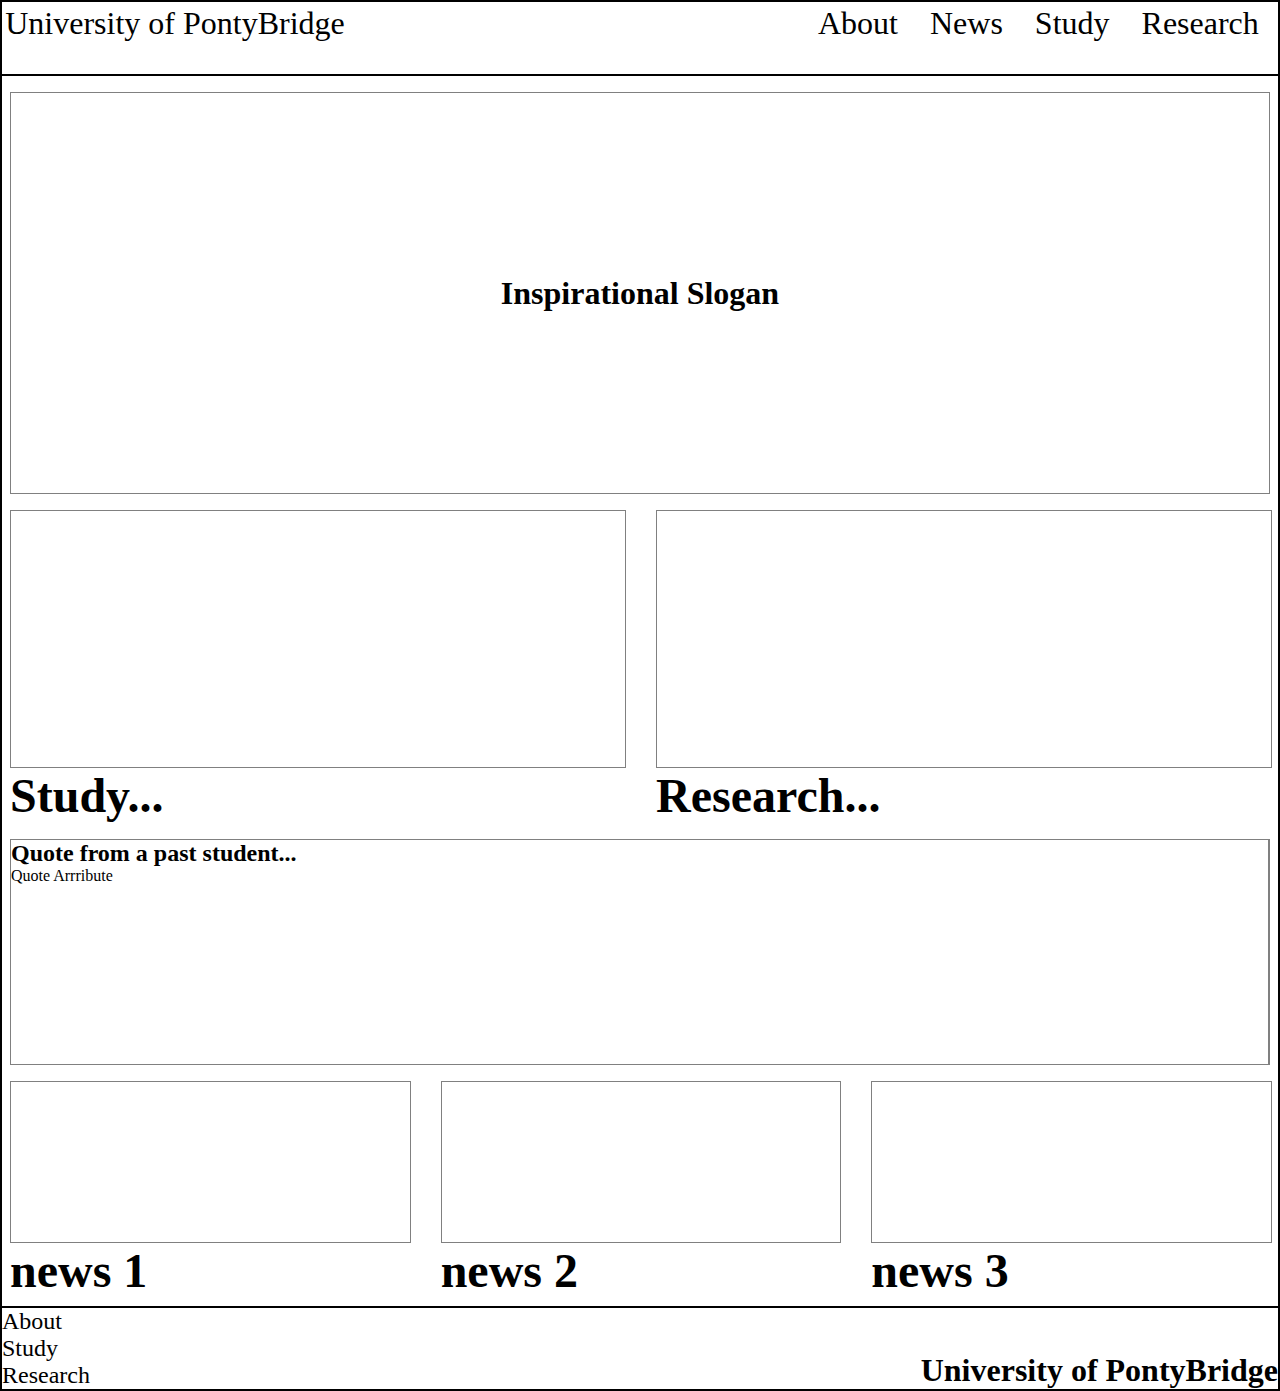
==== src/html/home.html @ 13ab10fe "init version" ====
<!DOCTYPE html>
<html lang="en">
<head>
  <meta charset="UTF-8">
  <meta name="viewport" content="width=device-width, initial-scale=1.0">
  <meta http-equiv="X-UA-Compatible" content="ie=edge">
  <title>Home</title>
  <link rel="stylesheet" href="../css/basic.css">
  <link rel="stylesheet" href="../css/home.css">
</head>
<body>
  <section class="full">
    <header class="border-2">
      <h1 class="nav-title">University of PontyBridge</h1>
      <span id="navbarBuger" class="navbar-burger">
        <span></span>
        <span></span>
        <span></span>
      </span>
      <nav id="topNavbar" class="nav-title">
        <a>About</a>
        <a>News</a>
        <a href="./study.html">Study</a>
        <a href="./research.html">Research</a>
      </nav>
    </header>
    <div class="content border-2-column">
      <div class="row slogan border-1">
        <!-- slogan -->
        <div class="description">
          <strong>Inspirational Slogan</strong>
        </div>
      </div>
      <div class="row link">
        <div class="item">
          <!-- <img src="" alt=""> -->
          <div class="thumbnail border-1"></div>
          <div class="introduce is-1">
            <a href="./study.html">Study...</a>
          </div>
        </div>
        <div class="item">
          <!-- <img src="" alt=""> -->
          <div class="thumbnail border-1"></div>
          <div class="introduce is-1">
            <a href="./research.html">Research...</a>
          </div>
        </div>
      </div>
      <div class="row quote border-1">
        <!-- past student -->
        <article class="arrtibution">
          <h2>Quote from a past student...</h2>
          <p>Quote Arrribute</p>
        </article>
        <div class="thumbnail"></div>
      </div>
      <div class="row news">
        <div class="item">
          <div class="thumbnail border-1"></div>
          <article class="introduce is-1">news 1</article>
        </div>
        <div class="item">
          <div class="thumbnail border-1"></div>
          <article class="introduce is-1">news 2</article>
        </div>
        <div class="item">
          <div class="thumbnail border-1"></div>
          <article class="introduce is-1">news 3</article>
        </div>
      </div>
    </div>
    <footer class="border-2">
      <nav class="navbar">
        <a class="is-3">About</a>
        <a href="./study.html" class="is-3">Study</a>
        <a href="./research.html" class="is-3">Research</a>
      </nav>
      <h1 class="name">University of PontyBridge</h1>
    </footer>
  </section>

  <script src="../js/home.js"></script>
</body>
</html>
---- src/css/basic.css ----
@import url('./components/_font.css');

* {
  margin: 0;
  padding: 0;
}

a {
  color: black;
  text-decoration: none;
}

section[class="full"] {
  display: flex;
  min-height: 100vh;
  flex-direction: column;
}

section[class="full"] > .content {
  flex: 1;
  display: flex;
  flex-direction: column;
  padding: 1rem 0.5rem 0.5rem;
}


.border-2 {
  border: 2px solid black;
}

.border-1 {
  border: 1px solid gray;
}

.border-2-column {
  border-left: 2px solid black;
  border-right: 2px solid black;
}
---- src/css/home.css ----
@import url('./components/_header.css');
@import url('./components/_footer.css');

section .content .row {
  display: flex;
  flex-wrap: wrap;
  margin-bottom: 1rem;
}

section .content .row:last-child {
  margin-bottom: 0;
}

section .content .slogan {
  min-height: 25rem;
  position: relative;
}

section .content .slogan .description {
  width: 100%;
  height: 100%;
  display: flex;
  font-size: 2rem;
  position: absolute;
  align-items: center;
  justify-content: center;
}
/* slogan end */
section .content .link {
  justify-content: space-between;
}

section .content .link .item {
  flex: 1;
}

section .content .link .item:first-child {
  margin-right: 2rem;
}

section .content .link .item .thumbnail {
  width: 100%;
  height: 16rem;
}

section .content .link .item {
  width: 100%;
}
/* link end */

section .content .quote {
  display: flex;
  height: 14rem;
}

section .content .quote .arrtibution {
  flex: 1;
}

section .content .quote .thumbnail {
  height: 100%;
  border-left: 1px solid gray;
}
/* quote end */

section .content .news .item {
  flex: 1;
}

section .content .news .item:nth-child(2n + 2) {
  margin: 0 2rem;
}

section .content .news .item .thumbnail {
  width: 100%;
  height: 10rem;
}

/* content end */
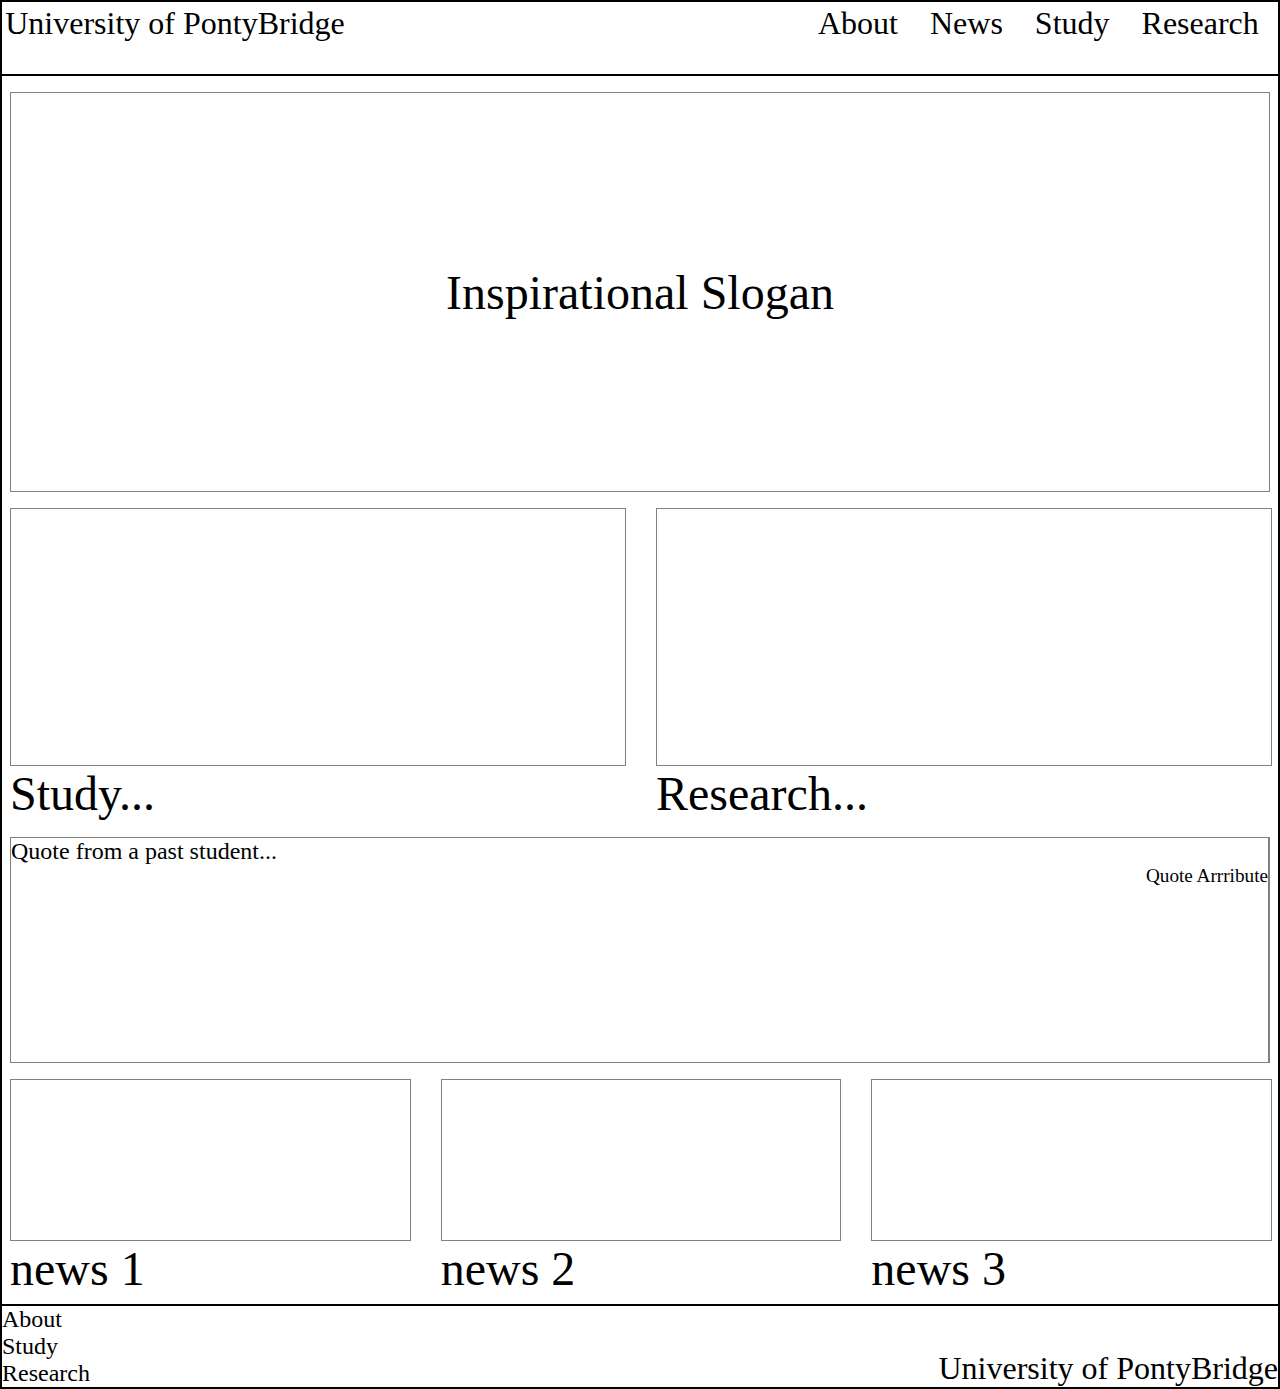
==== commit b64530e7: "Implement the mobile" ====
--- a/src/html/home.html
+++ b/src/html/home.html
@@ -25,11 +25,11 @@
       </nav>
     </header>
     <div class="content border-2-column">
-      <div class="row slogan border-1">
+      <div class="row slogan">
         <!-- slogan -->
-        <div class="description">
-          <strong>Inspirational Slogan</strong>
+        <div class="description border-1">
         </div>
+        <strong class="slogan-content is-1">Inspirational Slogan</strong>
       </div>
       <div class="row link">
         <div class="item">
@@ -47,11 +47,11 @@
           </div>
         </div>
       </div>
-      <div class="row quote border-1">
+      <div class="row quote">
         <!-- past student -->
         <article class="arrtibution">
           <h2>Quote from a past student...</h2>
-          <p>Quote Arrribute</p>
+          <p class="font-to-right is-4">Quote Arrribute</p>
         </article>
         <div class="thumbnail"></div>
       </div>
@@ -80,6 +80,6 @@
     </footer>
   </section>
 
-  <script src="../js/home.js"></script>
+  <script src="../js/basic.js"></script>
 </body>
 </html>--- a/src/css/basic.css
+++ b/src/css/basic.css
@@ -3,6 +3,16 @@
 * {
   margin: 0;
   padding: 0;
+}
+
+h1,
+h2,
+h3,
+h4,
+h5,
+h6,
+strong {
+  font-weight: 100;
 }
 
 a {
--- a/src/css/home.css
+++ b/src/css/home.css
@@ -17,14 +17,16 @@
 }
 
 section .content .slogan .description {
-  width: 100%;
-  height: 100%;
-  display: flex;
-  font-size: 2rem;
+  flex: 1;
+}
+
+section .content .slogan .slogan-content {
+  top: 50%;
+  left: 50%;
   position: absolute;
-  align-items: center;
-  justify-content: center;
+  transform: translate(-50%, -50%);
 }
+
 /* slogan end */
 section .content .link {
   justify-content: space-between;
@@ -51,6 +53,7 @@
 section .content .quote {
   display: flex;
   height: 14rem;
+  border: 1px solid gray;
 }
 
 section .content .quote .arrtibution {
@@ -76,4 +79,31 @@
   height: 10rem;
 }
 
-/* content end */+/* content end */
+
+/* responsive */
+@media screen and (max-width: 768px) {
+  section .content .row {
+    flex-direction: column;
+  }
+
+  section .content .news .item:nth-child(2n + 2) {
+    margin: 0;
+  }
+
+  section .content .slogan .slogan-content {
+    top: 0;
+    left: 0;
+    transform: none;
+    position: inherit;
+  }
+
+  section .content .quote {
+    border: none;
+    font-size: 2rem;
+  }
+
+  section .content .quote .thumbnail {
+    display: none;
+  }
+}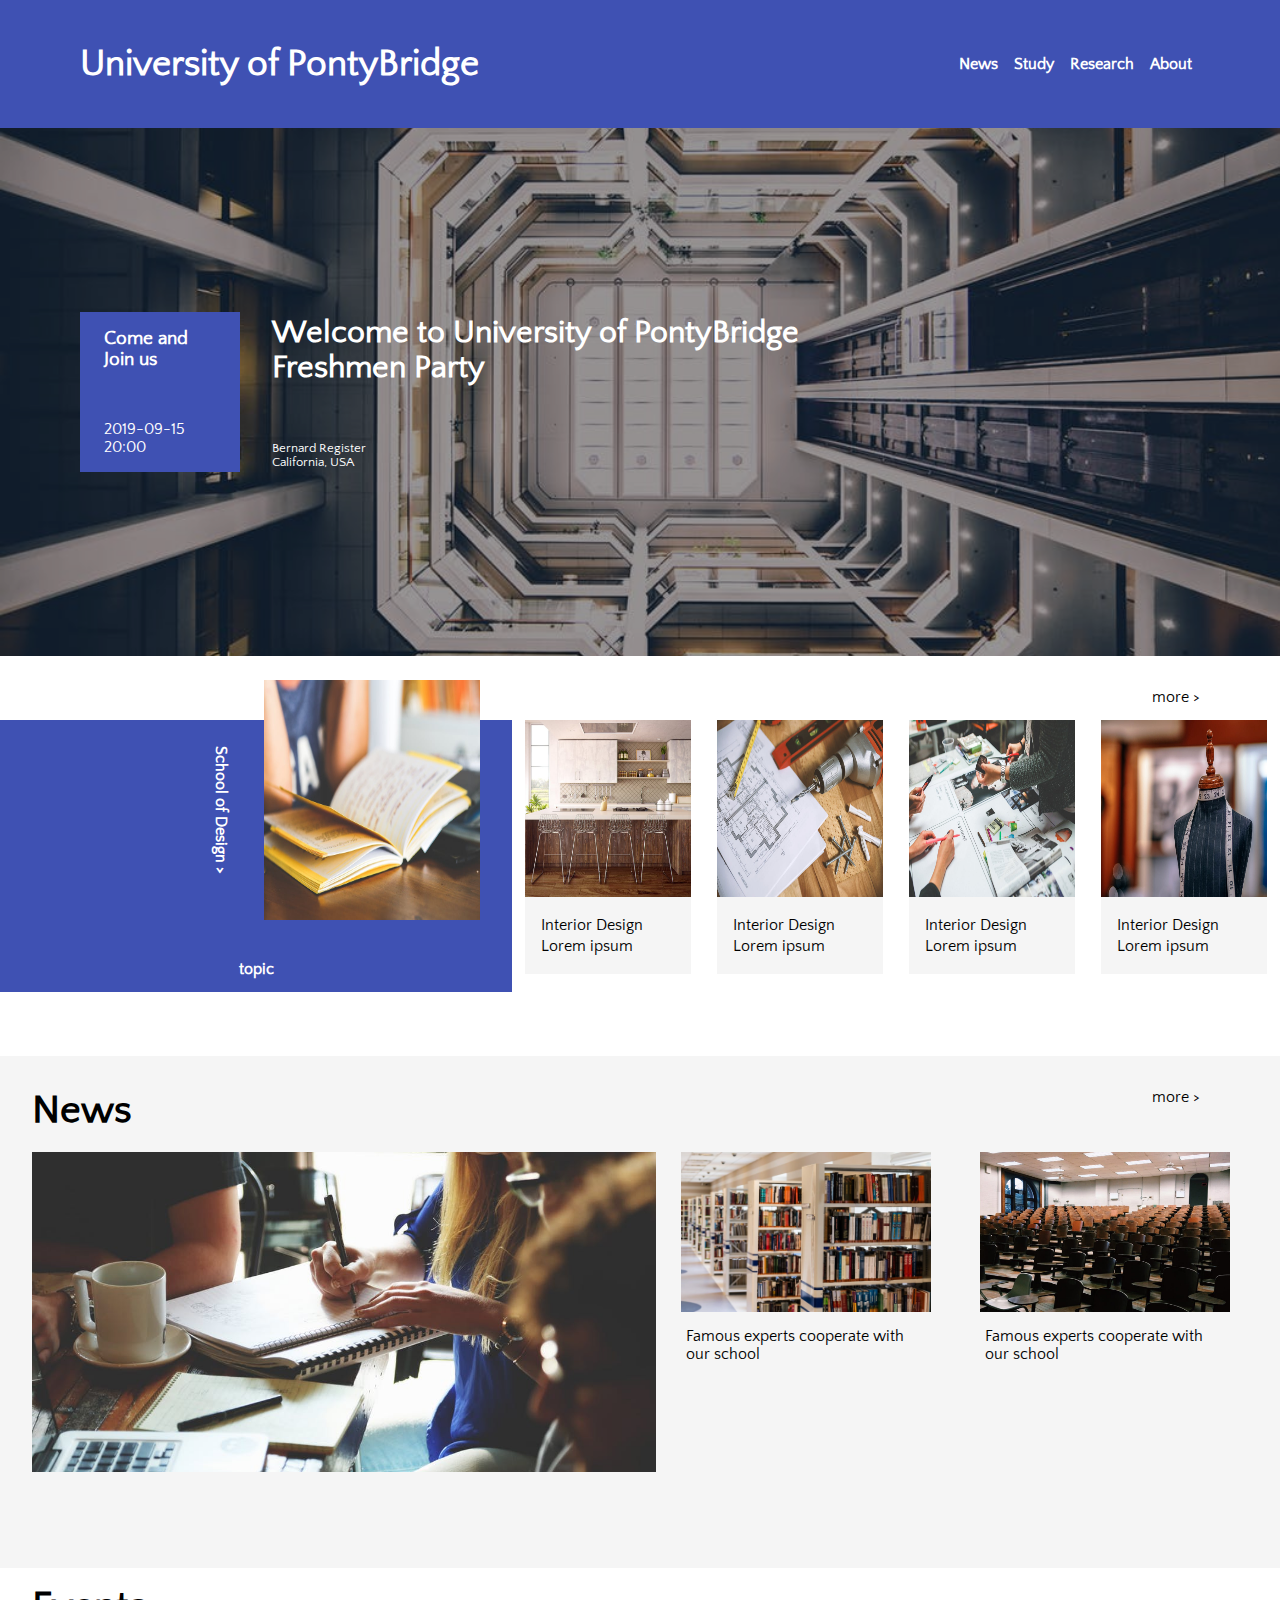
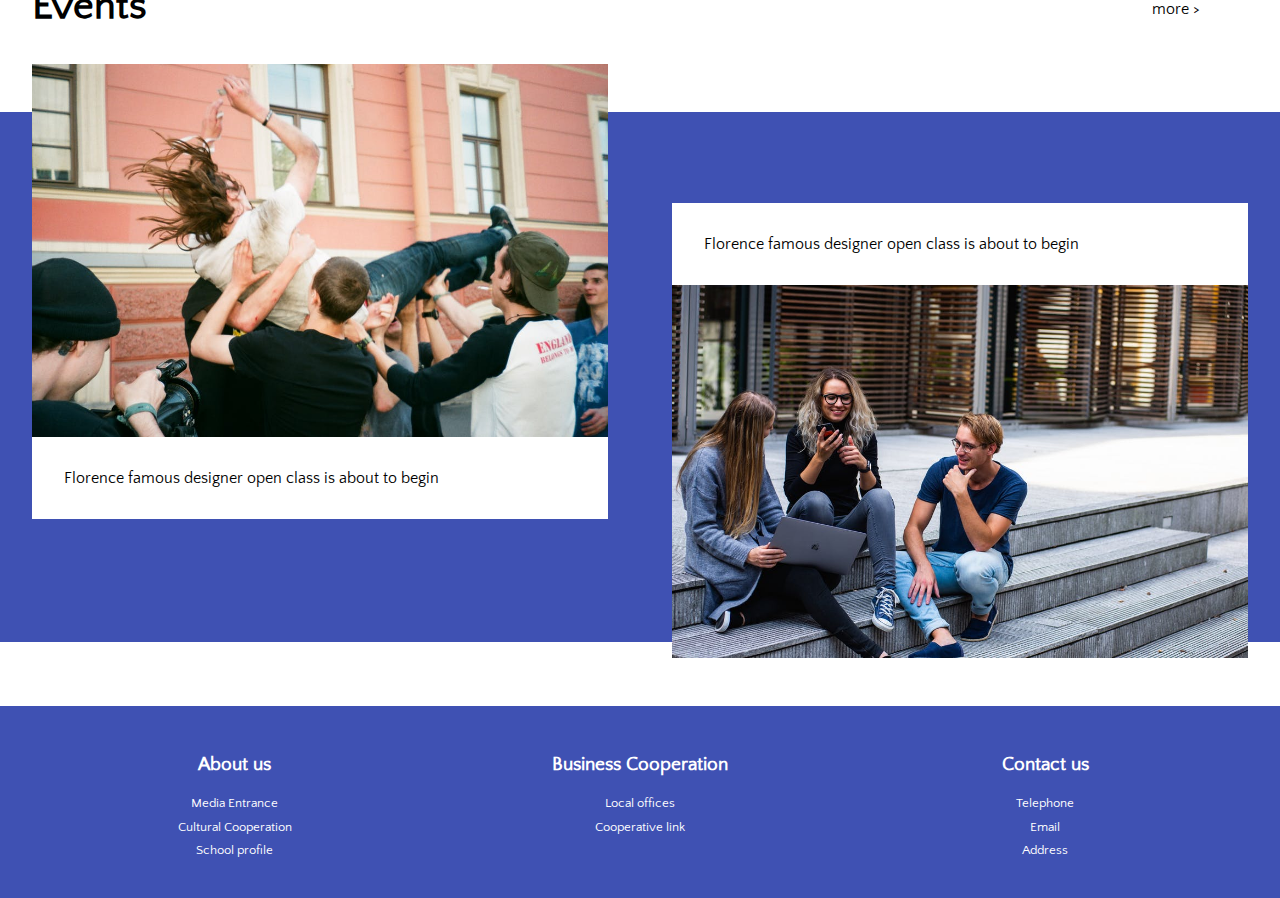
==== commit e8ebb752: "Finish all" ====
--- a/src/html/home.html
+++ b/src/html/home.html
@@ -10,76 +10,134 @@
 </head>
 <body>
   <section class="full">
-    <header class="border-2">
-      <h1 class="nav-title">University of PontyBridge</h1>
-      <span id="navbarBuger" class="navbar-burger">
-        <span></span>
-        <span></span>
-        <span></span>
-      </span>
-      <nav id="topNavbar" class="nav-title">
-        <a>About</a>
-        <a>News</a>
-        <a href="./study.html">Study</a>
-        <a href="./research.html">Research</a>
-      </nav>
+    <header>
+      <div class="top container">
+        <h1 class="name is-1 is-crude">
+          <a href="./home.html">University of PontyBridge</a>
+        </h1>
+        <span id="navbarBurger" class="navbar-burger">
+          <span></span>
+          <span></span>
+          <span></span>
+        </span>
+        <nav id="navbar" class="navbar">
+          <a>News</a>
+          <a href="./study.html">Study</a>
+          <a href="./research.html">Research</a>
+          <a>About</a>
+        </nav>
+      </div>
+      <div class="bottom mask container">
+        <div class="news-time">
+          <p class="is-crude">
+            Come and Join us
+          </p>
+          <p class="time">
+            2019-09-15 20:00
+          </p>
+        </div>
+        <div class="news-content">
+          <p>Welcome to University of PontyBridge Freshmen Party</p>
+          <h5>
+            <p>Bernard Register</p>
+            <p>California, USA</p>
+          </h5>
+        </div>
+      </div>
     </header>
-    <div class="content border-2-column">
-      <div class="row slogan">
-        <!-- slogan -->
-        <div class="description border-1">
+
+    <div class="content">
+      <div class="row school">
+        <div class="menu">
+          <div class="main">
+            <span class="is-crude">School of Design ></span>
+            <img src="../../assets/images/working-girl.jpg" alt="school">
+          </div>
+          <div class="topic is-crude">topic</div>
         </div>
-        <strong class="slogan-content is-1">Inspirational Slogan</strong>
+
+        <div class="item">
+          <img src="../../assets/images/home-school-1.jpeg" alt="school">
+          <span>
+            <h4 class="title">Interior Design</h4>
+            <p class="description">Lorem ipsum</p>
+          </span>
+        </div>
+
+        <div class="item">
+          <img src="../../assets/images/home-school-2.jpeg" alt="school">
+          <span>
+            <h4 class="title">Interior Design</h4>
+            <p class="description">Lorem ipsum</p>
+          </span>
+        </div>
+
+        <div class="item">
+          <img src="../../assets/images/home-school-3.jpg" alt="school">
+          <span>
+            <h4 class="title">Interior Design</h4>
+            <p class="description">Lorem ipsum</p>
+          </span>
+        </div>
+
+        <div class="item">
+          <img src="../../assets/images/home-school-4.jpeg" alt="school">
+          <span>
+            <h4 class="title">Interior Design</h4>
+            <p class="description">Lorem ipsum</p>
+          </span>
+        </div>
       </div>
-      <div class="row link">
+
+      <div class="row news">
+        <div class="introduce"></div>
         <div class="item">
-          <!-- <img src="" alt=""> -->
-          <div class="thumbnail border-1"></div>
-          <div class="introduce is-1">
-            <a href="./study.html">Study...</a>
+          <img src="../../assets/images/news-2.jpeg" alt="news">
+          <p>Famous experts cooperate with our school</p>
+        </div>
+
+        <div class="item">
+          <img src="../../assets/images/news-3.jpeg" alt="news">
+          <p>Famous experts cooperate with our school</p>
+        </div>
+      </div>
+
+      <div class="row event">
+        <div class="inner">
+          <div class="item item-left">
+            <img src="../../assets/images/event-1.jpeg" alt="event">
+            <span>Florence famous designer open class is about to begin</span>
           </div>
-        </div>
-        <div class="item">
-          <!-- <img src="" alt=""> -->
-          <div class="thumbnail border-1"></div>
-          <div class="introduce is-1">
-            <a href="./research.html">Research...</a>
+          <div class="item item-right">
+            <img src="../../assets/images/event-2.jpeg" alt="event">
+            <span>Florence famous designer open class is about to begin</span>
           </div>
         </div>
       </div>
-      <div class="row quote">
-        <!-- past student -->
-        <article class="arrtibution">
-          <h2>Quote from a past student...</h2>
-          <p class="font-to-right is-4">Quote Arrribute</p>
-        </article>
-        <div class="thumbnail"></div>
+    </div>
+
+    <footer>
+      <div class="item">
+        <span class="title is-crude">About us</span>
+        <span>Media Entrance</span>
+        <span>Cultural Cooperation</span>
+        <span>School profile</span>
       </div>
-      <div class="row news">
-        <div class="item">
-          <div class="thumbnail border-1"></div>
-          <article class="introduce is-1">news 1</article>
-        </div>
-        <div class="item">
-          <div class="thumbnail border-1"></div>
-          <article class="introduce is-1">news 2</article>
-        </div>
-        <div class="item">
-          <div class="thumbnail border-1"></div>
-          <article class="introduce is-1">news 3</article>
-        </div>
+
+      <div class="item">
+        <span class="title is-crude">Business Cooperation</span>
+        <span>Local offices</span>
+        <span>Cooperative link</span>
       </div>
-    </div>
-    <footer class="border-2">
-      <nav class="navbar">
-        <a class="is-3">About</a>
-        <a href="./study.html" class="is-3">Study</a>
-        <a href="./research.html" class="is-3">Research</a>
-      </nav>
-      <h1 class="name">University of PontyBridge</h1>
+
+      <div class="item">
+        <span class="title is-crude">Contact us</span>
+        <span>Telephone</span>
+        <span>Email</span>
+        <span>Address</span>
+      </div>
     </footer>
   </section>
-
   <script src="../js/basic.js"></script>
 </body>
 </html>--- a/src/css/basic.css
+++ b/src/css/basic.css
@@ -1,8 +1,12 @@
 @import url('./components/_font.css');
+@import url('./components/_header.css');
+@import url('./components/_layout.css');
+@import url('./components/_footer.css');
 
 * {
   margin: 0;
   padding: 0;
+  box-sizing: border-box;
 }
 
 h1,
@@ -15,9 +19,38 @@
   font-weight: 100;
 }
 
+div {
+  display: flex;
+}
+
 a {
   color: black;
   text-decoration: none;
+}
+
+.mask {
+  position: relative;
+}
+
+.mask::after {
+  content: ' ';
+  top: 0;
+  left: 0;
+  width: 100%;
+  height: 100%;
+  opacity: 0.4;
+  display: block;
+  position: absolute;
+  background: black;
+}
+
+@font-face {
+  font-family: bodyFont;
+  src: url('../../assets/ttf/QuattrocentoSans-Regular.ttf')
+}
+
+body > section {
+  font-family: bodyFont;
 }
 
 section[class="full"] {
@@ -30,20 +63,14 @@
   flex: 1;
   display: flex;
   flex-direction: column;
-  padding: 1rem 0.5rem 0.5rem;
 }
 
 
 .border-2 {
-  border: 2px solid black;
+  border: 2px solid #791B99;
 }
 
 .border-1 {
   border: 1px solid gray;
 }
 
-.border-2-column {
-  border-left: 2px solid black;
-  border-right: 2px solid black;
-}
-
--- a/src/css/home.css
+++ b/src/css/home.css
@@ -1,109 +1,292 @@
-@import url('./components/_header.css');
-@import url('./components/_footer.css');
+@keyframes study-img-to-short {
+  to {height: 45%;}
+}
 
 section .content .row {
+  flex: 1;
+  min-height: 17rem;
+  position: relative;
+  margin-bottom: 4rem;
+}
+
+section .content .row::before {
+  top: -2rem;
+  right: 5rem;
+  content: 'more >';
+  position: absolute;
+}
+
+section .content .row:first-child {
+  margin-top: 4rem;
+}
+
+section .content .school .menu {
   display: flex;
-  flex-wrap: wrap;
-  margin-bottom: 1rem;
-}
-
-section .content .row:last-child {
-  margin-bottom: 0;
-}
-
-section .content .slogan {
+  flex-direction: column;
+}
+
+section .content .school .menu .main {
+  padding-right: 2rem;
+  justify-content: flex-end;
+}
+
+section .content .school .menu .main > span {
+  height: 20px;
+  color: #fff;
+  transform: rotate(90deg) translate(80px, -20px);
+}
+
+section .content .school .menu .main > img {
+  width: 45%;
+  height: 240px;
+  top: -40px;
+  position: relative;
+}
+
+section .content .school .menu {
+  width: 40%;
+  background: #3f51b3;
+}
+
+section .content .school .menu .topic {
+  color: #fff;
+  justify-content: center;
+}
+
+section .content .school .item {
+  width: 13%;
+  margin: 0 1%;
+  display: flex;
+  cursor: pointer;
+  flex-direction: column;
+}
+
+section .content .school .item:hover {
+  border-radius: 3px;
+  box-shadow: 0 0 15px black;
+}
+
+section .content .school .item:hover > img {
+  animation: study-img-to-short 0.5s forwards;
+}
+
+section .content .school .item:hover > span {
+  background: #fff;
+}
+
+
+section .content .school .item > img {
+  width: 100%;
+  height: 65%;
+}
+
+section .content .school .item > span {
+  background: #f5f5f5;
+  padding: 1.2rem 1rem;
+}
+
+section .content .school .item .title {
+  margin-bottom: 0.2rem;
+}
+
+section .content .news {
+  padding-left:2rem;
+  background: #f5f5f5;
+}
+
+section .content .news::after {
+  content: 'News';
+  font-weight: bold;
+  font-size: 2.5rem;
+}
+
+section .content .news::before,
+section .content .news::after{
+  top: 2rem;
+  position: absolute;
+}
+
+section .content .news .introduce {
+  width: 50%;
+  margin: 6rem 0;
+  height: 20rem;
+  background: url('../../assets/images/news-1.jpg') center;
+  background-size: cover;
+}
+
+section .content .news .item {
+  width: 20%;
+  margin: 0 2%;
+  cursor: pointer;
+  padding-top: 6rem;
+  flex-direction: column;
+}
+
+section .content .news .item:hover {
+  background: linear-gradient(#3f51b3, #f5f5f5);
+}
+
+section .content .news .item > img {
+  width: 100%;
+  height: 10rem;
+  margin-bottom: 10px;
+}
+
+section .content .news .item > p {
+  padding: 5px;
+}
+
+section .content .event {
+  padding: 5rem 0 0 0;
   min-height: 25rem;
+}
+
+section .content .event::after{
+  top: -3rem;
+  left: 2rem;
+  content: 'Events';
+  font-weight: bold;
+  font-size: 2.5rem;
+  position: absolute;
+}
+
+section .content .event .inner {
+  width: 100%;
+  background: #3f51b3;
+}
+
+section .content .event .inner .item {
+  flex: 1;
+  display: flex;
+  cursor: pointer;
   position: relative;
-}
-
-section .content .slogan .description {
-  flex: 1;
-}
-
-section .content .slogan .slogan-content {
-  top: 50%;
-  left: 50%;
-  position: absolute;
-  transform: translate(-50%, -50%);
-}
-
-/* slogan end */
-section .content .link {
-  justify-content: space-between;
-}
-
-section .content .link .item {
-  flex: 1;
-}
-
-section .content .link .item:first-child {
-  margin-right: 2rem;
-}
-
-section .content .link .item .thumbnail {
-  width: 100%;
-  height: 16rem;
-}
-
-section .content .link .item {
-  width: 100%;
-}
-/* link end */
-
-section .content .quote {
-  display: flex;
-  height: 14rem;
-  border: 1px solid gray;
-}
-
-section .content .quote .arrtibution {
-  flex: 1;
-}
-
-section .content .quote .thumbnail {
-  height: 100%;
-  border-left: 1px solid gray;
-}
-/* quote end */
-
-section .content .news .item {
-  flex: 1;
-}
-
-section .content .news .item:nth-child(2n + 2) {
-  margin: 0 2rem;
-}
-
-section .content .news .item .thumbnail {
-  width: 100%;
-  height: 10rem;
-}
-
-/* content end */
-
-/* responsive */
+  padding: 2rem 2rem;
+  flex-direction: column;
+}
+
+section .content .event .inner .item-left {
+  top: -5rem;
+}
+
+section .content .event .inner .item-right {
+  top: 3rem;
+  flex-direction: column-reverse;
+}
+
+section .content .event .inner .item > img {
+  width: 100%;
+  height: 80%;
+}
+
+section .content .event .inner .item > span {
+  padding: 2rem;
+  background: #fff;
+}
+
 @media screen and (max-width: 768px) {
+  @keyframes study-img-to-short {
+    to {height: 55%;}
+  }
+
+  section .content .school .menu {
+    display: none;
+  }
+
+  section .content .school .item {
+    flex: 1;
+    margin: 0 10px;
+    box-shadow: 0 0 12px #636060;
+  }
+
+  section .content .school .item:last-child {
+    display: none;
+  }
+
+  section .content .school .item > span {
+    background: #fff;
+    padding: 0.2rem 0.2rem;
+  }
+
   section .content .row {
-    flex-direction: column;
-  }
-
-  section .content .news .item:nth-child(2n + 2) {
-    margin: 0;
-  }
-
-  section .content .slogan .slogan-content {
+    font-size: 0.8rem;
+    min-height: 10rem;
+    margin-bottom: 1rem;
+  }
+
+  section .content .row::before {
+    right: 2rem;
+  }
+
+  section .content .school::after {
+    content: 'Study';
+    top: -2.5rem;
+  }
+
+  section .content .row::after {
+    left: 10px;
+    font-weight: bold;
+    font-size: 1.2rem;
+    position: absolute;
+  }
+
+  section .content .news .introduce {
+    display: none
+  }
+
+  section .content .news {
+    padding: 0;
+    padding-bottom: 3rem;
+  }
+
+  section .content .news .item {
+    padding-top: 0;
+    margin-top: 4rem;
+    box-shadow: 0 0 15px #8a8686;
+  }
+
+  section .content .news .item > img {
+    height: 6rem;
+  }
+
+  section .content .news .item:hover {
+    background: inherit;
+  }
+
+  section .content .event::before,
+  section .content .event::after {
+    top: 0;
+  }
+
+  section .content .news .item {
+    flex: 1;
+  }
+
+  section .content .event {
+    padding-top: 3rem;
+  margin-bottom: 2rem;
+  }
+
+  section .content .event .inner {
+    background: #fff;
+  }
+
+  section .content .event .inner .item{
     top: 0;
     left: 0;
-    transform: none;
-    position: inherit;
-  }
-
-  section .content .quote {
-    border: none;
-    font-size: 2rem;
-  }
-
-  section .content .quote .thumbnail {
-    display: none;
+    padding: 0;
+    margin: 0 10px;
+    box-shadow: 0 0 10px #8a8686;
+  }
+
+  section .content .event .inner .item-right {
+    flex-direction: column;
+  }
+
+  section .content .event .inner .item > img {
+    height: 50%;
+  }
+
+  section .content .event .inner .item > span {
+    padding: 1rem 0.5rem 0.2rem;
   }
 }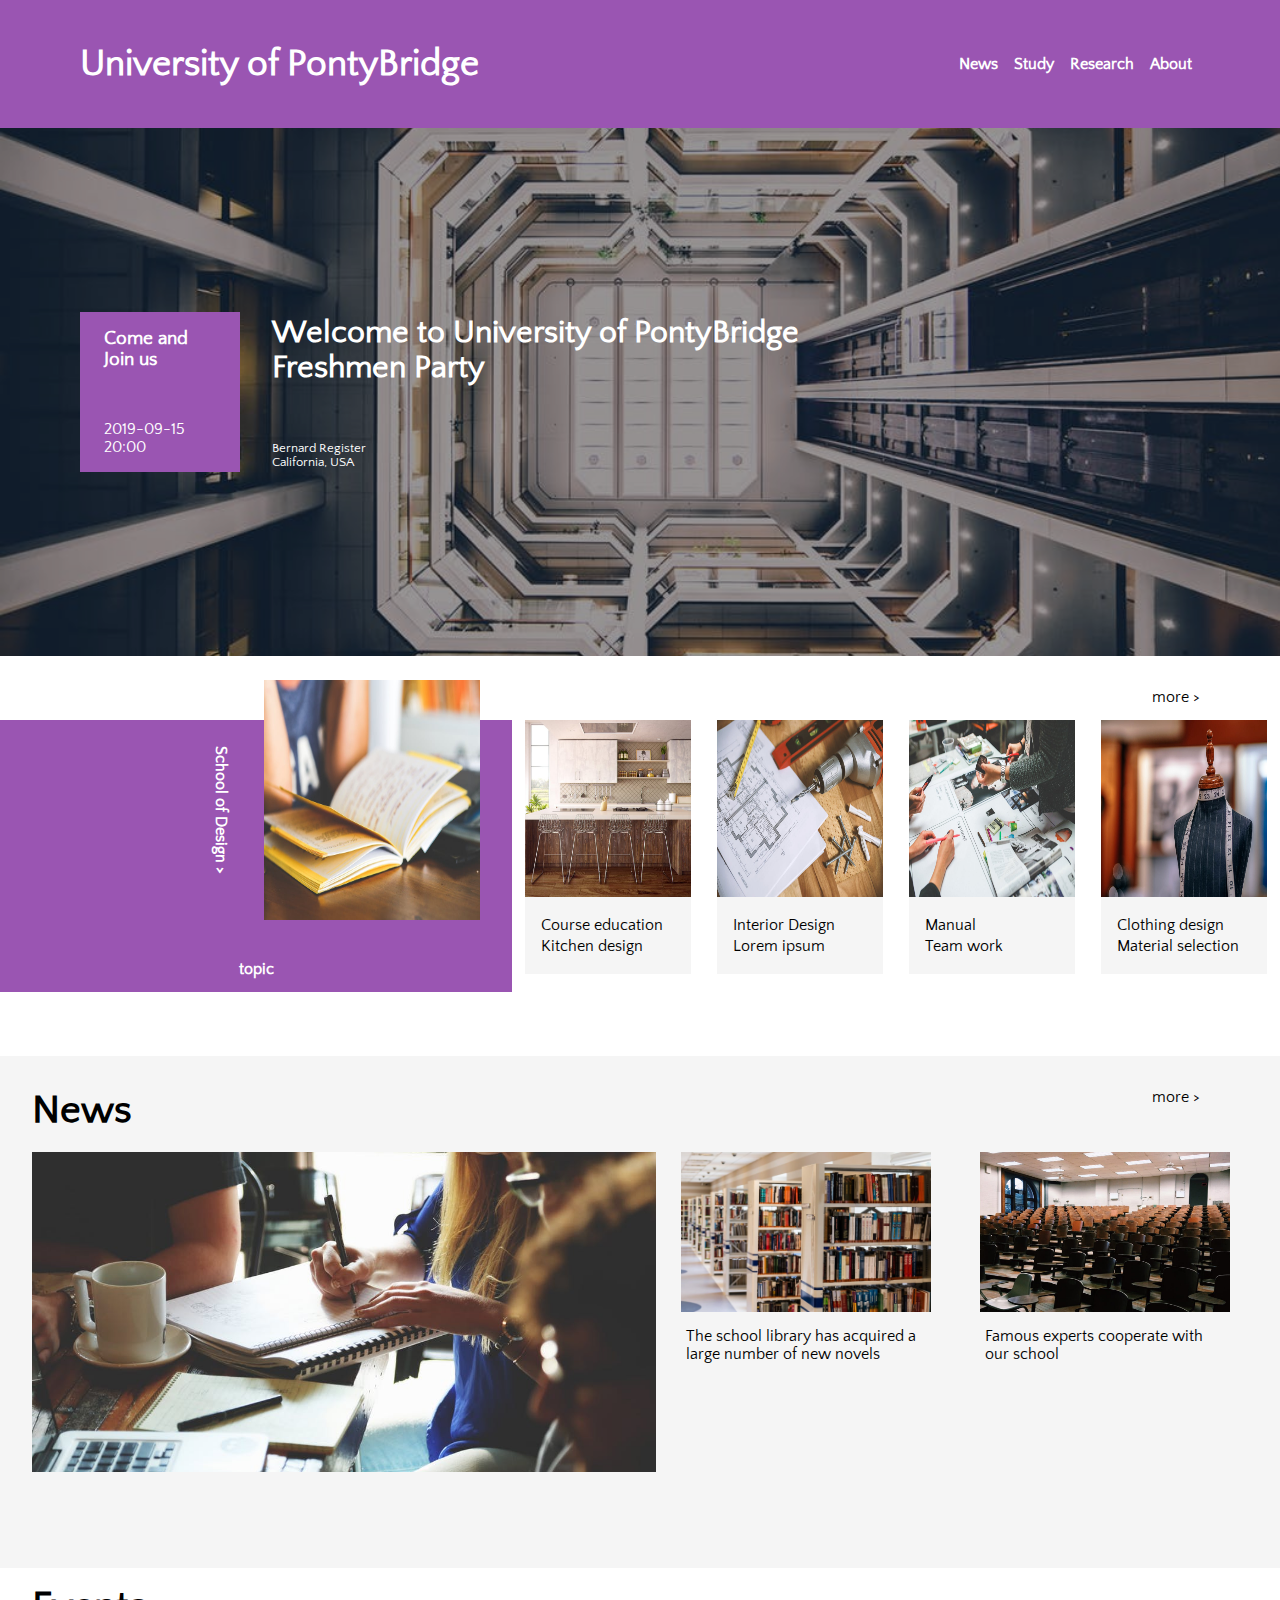
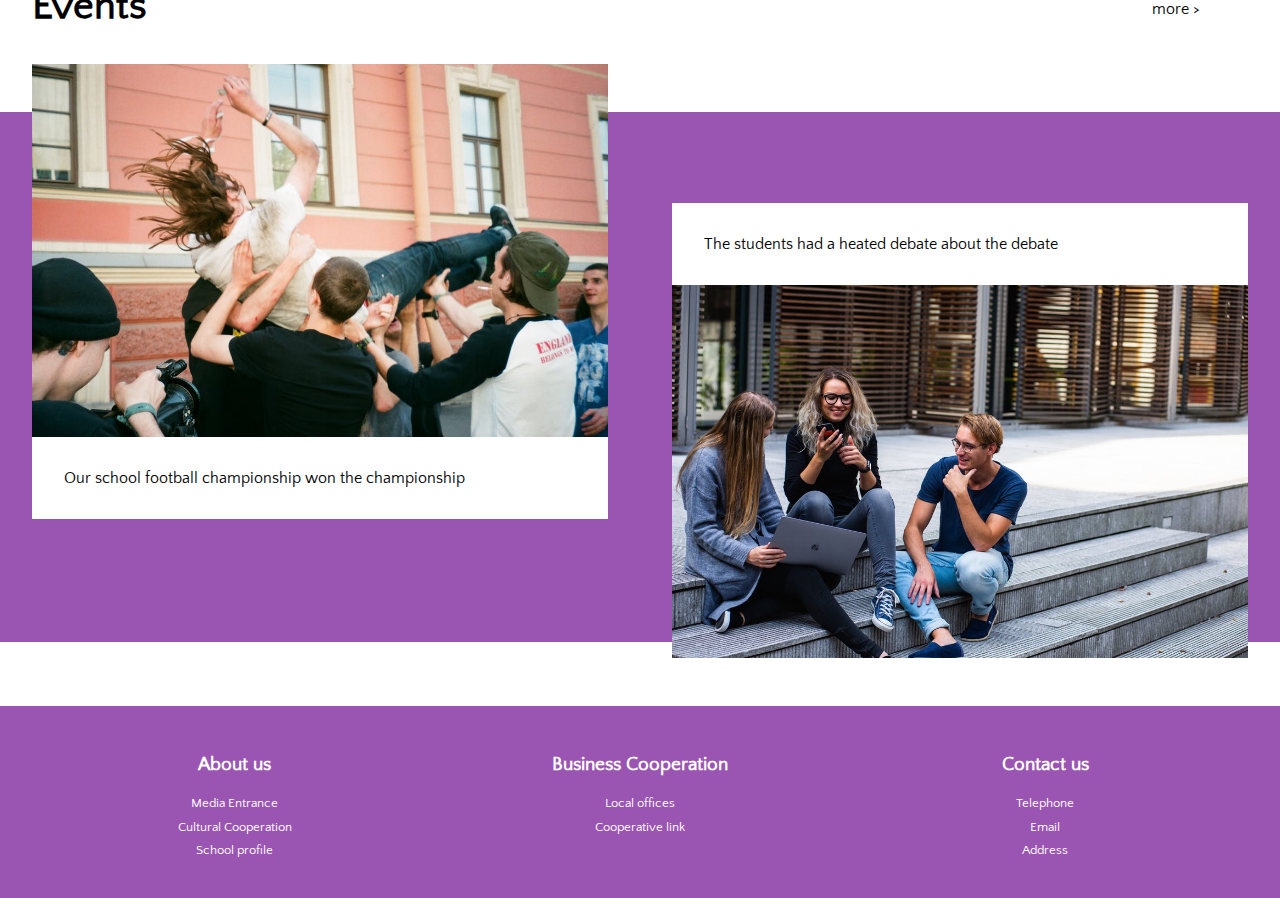
==== commit 9b6ab599: "Modify the content" ====
--- a/src/html/home.html
+++ b/src/html/home.html
@@ -59,8 +59,8 @@
         <div class="item">
           <img src="../../assets/images/home-school-1.jpeg" alt="school">
           <span>
-            <h4 class="title">Interior Design</h4>
-            <p class="description">Lorem ipsum</p>
+            <h4 class="title">Course education</h4>
+            <p class="description">Kitchen design</p>
           </span>
         </div>
 
@@ -75,16 +75,16 @@
         <div class="item">
           <img src="../../assets/images/home-school-3.jpg" alt="school">
           <span>
-            <h4 class="title">Interior Design</h4>
-            <p class="description">Lorem ipsum</p>
+            <h4 class="title">Manual</h4>
+            <p class="description">Team work</p>
           </span>
         </div>
 
         <div class="item">
           <img src="../../assets/images/home-school-4.jpeg" alt="school">
           <span>
-            <h4 class="title">Interior Design</h4>
-            <p class="description">Lorem ipsum</p>
+            <h4 class="title">Clothing design</h4>
+            <p class="description">Material selection</p>
           </span>
         </div>
       </div>
@@ -93,7 +93,7 @@
         <div class="introduce"></div>
         <div class="item">
           <img src="../../assets/images/news-2.jpeg" alt="news">
-          <p>Famous experts cooperate with our school</p>
+          <p>The school library has acquired a large number of new novels</p>
         </div>
 
         <div class="item">
@@ -106,11 +106,11 @@
         <div class="inner">
           <div class="item item-left">
             <img src="../../assets/images/event-1.jpeg" alt="event">
-            <span>Florence famous designer open class is about to begin</span>
+            <span>Our school football championship won the championship</span>
           </div>
           <div class="item item-right">
             <img src="../../assets/images/event-2.jpeg" alt="event">
-            <span>Florence famous designer open class is about to begin</span>
+            <span>The students had a heated debate about the debate</span>
           </div>
         </div>
       </div>
--- a/src/css/home.css
+++ b/src/css/home.css
@@ -45,7 +45,7 @@
 
 section .content .school .menu {
   width: 40%;
-  background: #3f51b3;
+  background: #9a55b2;
 }
 
 section .content .school .menu .topic {
@@ -63,7 +63,7 @@
 
 section .content .school .item:hover {
   border-radius: 3px;
-  box-shadow: 0 0 15px black;
+  box-shadow: 0 0 15px #791899;
 }
 
 section .content .school .item:hover > img {
@@ -123,7 +123,7 @@
 }
 
 section .content .news .item:hover {
-  background: linear-gradient(#3f51b3, #f5f5f5);
+  background: linear-gradient(#9a55b2, #f5f5f5);
 }
 
 section .content .news .item > img {
@@ -152,7 +152,7 @@
 
 section .content .event .inner {
   width: 100%;
-  background: #3f51b3;
+  background: #9a55b2;
 }
 
 section .content .event .inner .item {
@@ -195,7 +195,7 @@
   section .content .school .item {
     flex: 1;
     margin: 0 10px;
-    box-shadow: 0 0 12px #636060;
+    box-shadow: 0 0 12px #791899;
   }
 
   section .content .school .item:last-child {
@@ -241,7 +241,7 @@
   section .content .news .item {
     padding-top: 0;
     margin-top: 4rem;
-    box-shadow: 0 0 15px #8a8686;
+    box-shadow: 0 0 15px #791899;
   }
 
   section .content .news .item > img {
@@ -275,7 +275,7 @@
     left: 0;
     padding: 0;
     margin: 0 10px;
-    box-shadow: 0 0 10px #8a8686;
+    box-shadow: 0 0 10px #791899;
   }
 
   section .content .event .inner .item-right {
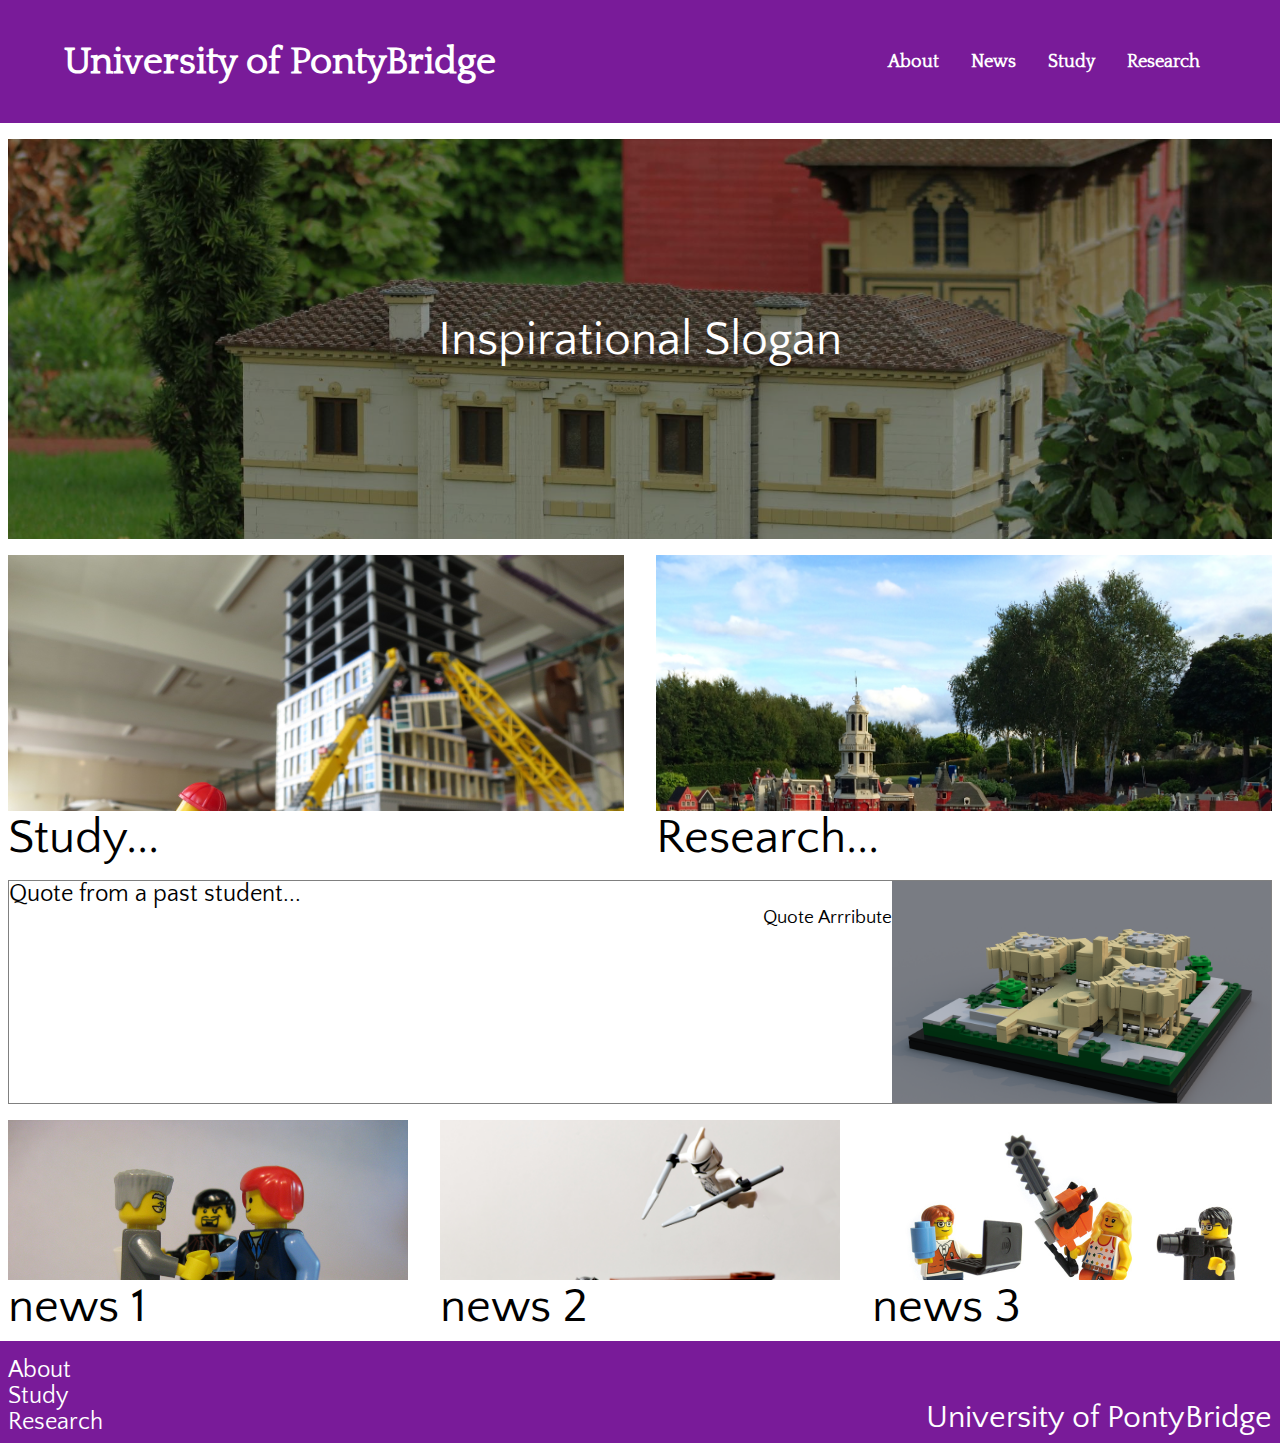
==== commit 332997c0: "Modify the ui" ====
--- a/src/html/home.html
+++ b/src/html/home.html
@@ -11,133 +11,75 @@
 <body>
   <section class="full">
     <header>
-      <div class="top container">
-        <h1 class="name is-1 is-crude">
-          <a href="./home.html">University of PontyBridge</a>
-        </h1>
-        <span id="navbarBurger" class="navbar-burger">
-          <span></span>
-          <span></span>
-          <span></span>
-        </span>
-        <nav id="navbar" class="navbar">
-          <a>News</a>
-          <a href="./study.html">Study</a>
-          <a href="./research.html">Research</a>
-          <a>About</a>
-        </nav>
+      <h1 class="nav-title">
+        <a href="./home.html">University of PontyBridge</a>
+      </h1>
+      <span id="navbarBuger" class="navbar-burger">
+        <span></span>
+        <span></span>
+        <span></span>
+      </span>
+      <nav id="topNavbar" class="nav-title">
+        <a>About</a>
+        <a>News</a>
+        <a href="./study.html">Study</a>
+        <a href="./research.html">Research</a>
+      </nav>
+    </header>
+    <div class="content">
+      <div class="row slogan">
+        <!-- slogan -->
+        <div class="description to-point mask">
+        </div>
+        <strong class="slogan-content is-1">Inspirational Slogan</strong>
       </div>
-      <div class="bottom mask container">
-        <div class="news-time">
-          <p class="is-crude">
-            Come and Join us
-          </p>
-          <p class="time">
-            2019-09-15 20:00
-          </p>
+      <div class="row link">
+        <div class="item to-point">
+          <div class="thumbnail study"></div>
+          <div class="introduce is-1">
+            <a href="./study.html">Study...</a>
+          </div>
         </div>
-        <div class="news-content">
-          <p>Welcome to University of PontyBridge Freshmen Party</p>
-          <h5>
-            <p>Bernard Register</p>
-            <p>California, USA</p>
-          </h5>
-        </div>
-      </div>
-    </header>
-
-    <div class="content">
-      <div class="row school">
-        <div class="menu">
-          <div class="main">
-            <span class="is-crude">School of Design ></span>
-            <img src="../../assets/images/working-girl.jpg" alt="school">
-          </div>
-          <div class="topic is-crude">topic</div>
-        </div>
-
-        <div class="item">
-          <img src="../../assets/images/home-school-1.jpeg" alt="school">
-          <span>
-            <h4 class="title">Course education</h4>
-            <p class="description">Kitchen design</p>
-          </span>
-        </div>
-
-        <div class="item">
-          <img src="../../assets/images/home-school-2.jpeg" alt="school">
-          <span>
-            <h4 class="title">Interior Design</h4>
-            <p class="description">Lorem ipsum</p>
-          </span>
-        </div>
-
-        <div class="item">
-          <img src="../../assets/images/home-school-3.jpg" alt="school">
-          <span>
-            <h4 class="title">Manual</h4>
-            <p class="description">Team work</p>
-          </span>
-        </div>
-
-        <div class="item">
-          <img src="../../assets/images/home-school-4.jpeg" alt="school">
-          <span>
-            <h4 class="title">Clothing design</h4>
-            <p class="description">Material selection</p>
-          </span>
-        </div>
-      </div>
-
-      <div class="row news">
-        <div class="introduce"></div>
-        <div class="item">
-          <img src="../../assets/images/news-2.jpeg" alt="news">
-          <p>The school library has acquired a large number of new novels</p>
-        </div>
-
-        <div class="item">
-          <img src="../../assets/images/news-3.jpeg" alt="news">
-          <p>Famous experts cooperate with our school</p>
-        </div>
-      </div>
-
-      <div class="row event">
-        <div class="inner">
-          <div class="item item-left">
-            <img src="../../assets/images/event-1.jpeg" alt="event">
-            <span>Our school football championship won the championship</span>
-          </div>
-          <div class="item item-right">
-            <img src="../../assets/images/event-2.jpeg" alt="event">
-            <span>The students had a heated debate about the debate</span>
+        <div class="item to-point">
+          <div class="thumbnail research"></div>
+          <div class="introduce is-1">
+            <a href="./research.html">Research...</a>
           </div>
         </div>
       </div>
+      <div class="row quote">
+        <!-- past student -->
+        <article class="arrtibution">
+          <h2>Quote from a past student...</h2>
+          <p class="font-to-right is-4">Quote Arrribute</p>
+        </article>
+        <div class="thumbnail"></div>
+      </div>
+      <div class="row news">
+        <div class="item to-point">
+          <div class="thumbnail news-1"></div>
+          <article class="introduce is-1">news 1</article>
+        </div>
+        <div class="item to-point">
+          <div class="thumbnail news-2"></div>
+          <article class="introduce is-1">news 2</article>
+        </div>
+        <div class="item to-point">
+          <div class="thumbnail news-3"></div>
+          <article class="introduce is-1">news 3</article>
+        </div>
+      </div>
     </div>
-
     <footer>
-      <div class="item">
-        <span class="title is-crude">About us</span>
-        <span>Media Entrance</span>
-        <span>Cultural Cooperation</span>
-        <span>School profile</span>
-      </div>
-
-      <div class="item">
-        <span class="title is-crude">Business Cooperation</span>
-        <span>Local offices</span>
-        <span>Cooperative link</span>
-      </div>
-
-      <div class="item">
-        <span class="title is-crude">Contact us</span>
-        <span>Telephone</span>
-        <span>Email</span>
-        <span>Address</span>
-      </div>
+      <nav class="navbar">
+        <a class="is-3">About</a>
+        <a href="./study.html" class="is-3">Study</a>
+        <a href="./research.html" class="is-3">Research</a>
+      </nav>
+      <h1 class="name">University of PontyBridge</h1>
     </footer>
   </section>
+
   <script src="../js/basic.js"></script>
 </body>
 </html>--- a/src/css/basic.css
+++ b/src/css/basic.css
@@ -1,7 +1,4 @@
 @import url('./components/_font.css');
-@import url('./components/_header.css');
-@import url('./components/_layout.css');
-@import url('./components/_footer.css');
 
 * {
   margin: 0;
@@ -19,29 +16,14 @@
   font-weight: 100;
 }
 
-div {
-  display: flex;
-}
-
 a {
   color: black;
   text-decoration: none;
 }
 
-.mask {
-  position: relative;
-}
-
-.mask::after {
-  content: ' ';
-  top: 0;
-  left: 0;
-  width: 100%;
-  height: 100%;
-  opacity: 0.4;
-  display: block;
-  position: absolute;
-  background: black;
+@font-face {
+  font-family: headerFont;
+  src: url('../../assets/ttf/Quattrocento-Regular.ttf')
 }
 
 @font-face {
@@ -51,6 +33,10 @@
 
 body > section {
   font-family: bodyFont;
+}
+
+body > section > header {
+  font-family: headerFont;
 }
 
 section[class="full"] {
@@ -63,11 +49,34 @@
   flex: 1;
   display: flex;
   flex-direction: column;
+  padding: 1rem 0.5rem 0.5rem;
 }
 
+.mask {
+  position: relative;
+}
+
+.mask::after {
+  content: '';
+  top: 0;
+  left: 0;
+  opacity: 0.4;
+  width: 100%;
+  height: 100%;
+  position: absolute;
+  background: black;
+}
+
+.to-point {
+  cursor: pointer;
+}
+
+.to-point:hover {
+  box-shadow: 0 0 10px #A993FF;
+}
 
 .border-2 {
-  border: 2px solid #791B99;
+  /* border: 2px solid #791B99; */
 }
 
 .border-1 {
--- a/src/css/home.css
+++ b/src/css/home.css
@@ -1,292 +1,143 @@
-@keyframes study-img-to-short {
-  to {height: 45%;}
+@import url('./components/_header.css');
+@import url('./components/_footer.css');
+
+section .content .row {
+  display: flex;
+  flex-wrap: wrap;
+  margin-bottom: 1rem;
 }
 
-section .content .row {
-  flex: 1;
-  min-height: 17rem;
-  position: relative;
-  margin-bottom: 4rem;
+section .content .row:last-child {
+  margin-bottom: 0;
 }
 
-section .content .row::before {
-  top: -2rem;
-  right: 5rem;
-  content: 'more >';
-  position: absolute;
-}
-
-section .content .row:first-child {
-  margin-top: 4rem;
-}
-
-section .content .school .menu {
-  display: flex;
-  flex-direction: column;
-}
-
-section .content .school .menu .main {
-  padding-right: 2rem;
-  justify-content: flex-end;
-}
-
-section .content .school .menu .main > span {
-  height: 20px;
-  color: #fff;
-  transform: rotate(90deg) translate(80px, -20px);
-}
-
-section .content .school .menu .main > img {
-  width: 45%;
-  height: 240px;
-  top: -40px;
+section .content .slogan {
+  min-height: 25rem;
   position: relative;
 }
 
-section .content .school .menu {
-  width: 40%;
-  background: #9a55b2;
+section .content .slogan .description {
+  flex: 1;
+  background: url('../../assets/images/bg-slogan.jpg');
+  background-size: cover;
 }
 
-section .content .school .menu .topic {
+section .content .slogan .slogan-content {
+  top: 50%;
+  left: 50%;
+  z-index: 1;
   color: #fff;
-  justify-content: center;
+  position: absolute;
+  transform: translate(-50%, -50%);
 }
 
-section .content .school .item {
-  width: 13%;
-  margin: 0 1%;
-  display: flex;
-  cursor: pointer;
-  flex-direction: column;
+/* slogan end */
+section .content .link {
+  justify-content: space-between;
 }
 
-section .content .school .item:hover {
-  border-radius: 3px;
-  box-shadow: 0 0 15px #791899;
+section .content .link .item {
+  flex: 1;
 }
 
-section .content .school .item:hover > img {
-  animation: study-img-to-short 0.5s forwards;
+section .content .link .item:first-child {
+  margin-right: 2rem;
 }
 
-section .content .school .item:hover > span {
-  background: #fff;
+section .content .link .item .thumbnail {
+  width: 100%;
+  height: 16rem;
+}
+
+section .content .link .item .study {
+  background: url('../../assets/images/bg-home-study.jpg');
+  background-size: cover;
+}
+
+section .content .link .item .research {
+  background: url('../../assets/images/bg-home-research.jpg');
+  background-size: cover;
+}
+
+section .content .link .item {
+  width: 100%;
+}
+/* link end */
+
+section .content .quote {
+  display: flex;
+  height: 14rem;
+  border: 1px solid gray;
+}
+
+section .content .quote .arrtibution {
+  flex: 1;
+}
+
+section .content .quote .thumbnail {
+  width: 30%;
+  height: 100%;
+  background: url('../../assets/images/bg-home-quote.png');
+  background-size: cover;
+}
+/* quote end */
+
+section .content .news .item {
+  flex: 1;
+}
+
+section .content .news .item:nth-child(2n + 2) {
+  margin: 0 2rem;
+}
+
+section .content .news .item .thumbnail {
+  width: 100%;
+  height: 10rem;
+}
+
+section .content .news .item .news-1 {
+  background: url('../../assets/images/bg-home-news-1.jpg');
+  background-size: cover;
+}
+section .content .news .item .news-2 {
+  background: url('../../assets/images/bg-home-news-2.jpg');
+  background-size: cover;
+}
+section .content .news .item .news-3 {
+  background: url('../../assets/images/bg-home-news-3.jpg');
+  background-size: cover;
 }
 
 
-section .content .school .item > img {
-  width: 100%;
-  height: 65%;
-}
+/* content end */
 
-section .content .school .item > span {
-  background: #f5f5f5;
-  padding: 1.2rem 1rem;
-}
-
-section .content .school .item .title {
-  margin-bottom: 0.2rem;
-}
-
-section .content .news {
-  padding-left:2rem;
-  background: #f5f5f5;
-}
-
-section .content .news::after {
-  content: 'News';
-  font-weight: bold;
-  font-size: 2.5rem;
-}
-
-section .content .news::before,
-section .content .news::after{
-  top: 2rem;
-  position: absolute;
-}
-
-section .content .news .introduce {
-  width: 50%;
-  margin: 6rem 0;
-  height: 20rem;
-  background: url('../../assets/images/news-1.jpg') center;
-  background-size: cover;
-}
-
-section .content .news .item {
-  width: 20%;
-  margin: 0 2%;
-  cursor: pointer;
-  padding-top: 6rem;
-  flex-direction: column;
-}
-
-section .content .news .item:hover {
-  background: linear-gradient(#9a55b2, #f5f5f5);
-}
-
-section .content .news .item > img {
-  width: 100%;
-  height: 10rem;
-  margin-bottom: 10px;
-}
-
-section .content .news .item > p {
-  padding: 5px;
-}
-
-section .content .event {
-  padding: 5rem 0 0 0;
-  min-height: 25rem;
-}
-
-section .content .event::after{
-  top: -3rem;
-  left: 2rem;
-  content: 'Events';
-  font-weight: bold;
-  font-size: 2.5rem;
-  position: absolute;
-}
-
-section .content .event .inner {
-  width: 100%;
-  background: #9a55b2;
-}
-
-section .content .event .inner .item {
-  flex: 1;
-  display: flex;
-  cursor: pointer;
-  position: relative;
-  padding: 2rem 2rem;
-  flex-direction: column;
-}
-
-section .content .event .inner .item-left {
-  top: -5rem;
-}
-
-section .content .event .inner .item-right {
-  top: 3rem;
-  flex-direction: column-reverse;
-}
-
-section .content .event .inner .item > img {
-  width: 100%;
-  height: 80%;
-}
-
-section .content .event .inner .item > span {
-  padding: 2rem;
-  background: #fff;
-}
-
+/* responsive */
 @media screen and (max-width: 768px) {
-  @keyframes study-img-to-short {
-    to {height: 55%;}
+  section .content .row {
+    flex-direction: column;
   }
 
-  section .content .school .menu {
+  section .content .news .item:nth-child(2n + 2) {
+    margin: 0;
+  }
+
+  section .content .slogan .slogan-content {
+    top: 0;
+    left: 0;
+    transform: none;
+    position: inherit;
+  }
+
+  section .content .quote {
+    border: none;
+    font-size: 2rem;
+  }
+
+  section .content .quote .thumbnail {
     display: none;
   }
 
-  section .content .school .item {
-    flex: 1;
-    margin: 0 10px;
-    box-shadow: 0 0 12px #791899;
-  }
-
-  section .content .school .item:last-child {
-    display: none;
-  }
-
-  section .content .school .item > span {
-    background: #fff;
-    padding: 0.2rem 0.2rem;
-  }
-
-  section .content .row {
-    font-size: 0.8rem;
-    min-height: 10rem;
-    margin-bottom: 1rem;
-  }
-
-  section .content .row::before {
-    right: 2rem;
-  }
-
-  section .content .school::after {
-    content: 'Study';
-    top: -2.5rem;
-  }
-
-  section .content .row::after {
-    left: 10px;
-    font-weight: bold;
-    font-size: 1.2rem;
-    position: absolute;
-  }
-
-  section .content .news .introduce {
-    display: none
-  }
-
-  section .content .news {
-    padding: 0;
-    padding-bottom: 3rem;
-  }
-
-  section .content .news .item {
-    padding-top: 0;
-    margin-top: 4rem;
-    box-shadow: 0 0 15px #791899;
-  }
-
-  section .content .news .item > img {
-    height: 6rem;
-  }
-
-  section .content .news .item:hover {
-    background: inherit;
-  }
-
-  section .content .event::before,
-  section .content .event::after {
-    top: 0;
-  }
-
-  section .content .news .item {
-    flex: 1;
-  }
-
-  section .content .event {
-    padding-top: 3rem;
-  margin-bottom: 2rem;
-  }
-
-  section .content .event .inner {
-    background: #fff;
-  }
-
-  section .content .event .inner .item{
-    top: 0;
-    left: 0;
-    padding: 0;
-    margin: 0 10px;
-    box-shadow: 0 0 10px #791899;
-  }
-
-  section .content .event .inner .item-right {
-    flex-direction: column;
-  }
-
-  section .content .event .inner .item > img {
-    height: 50%;
-  }
-
-  section .content .event .inner .item > span {
-    padding: 1rem 0.5rem 0.2rem;
+  section .content .slogan .slogan-content {
+    color: black;
   }
 }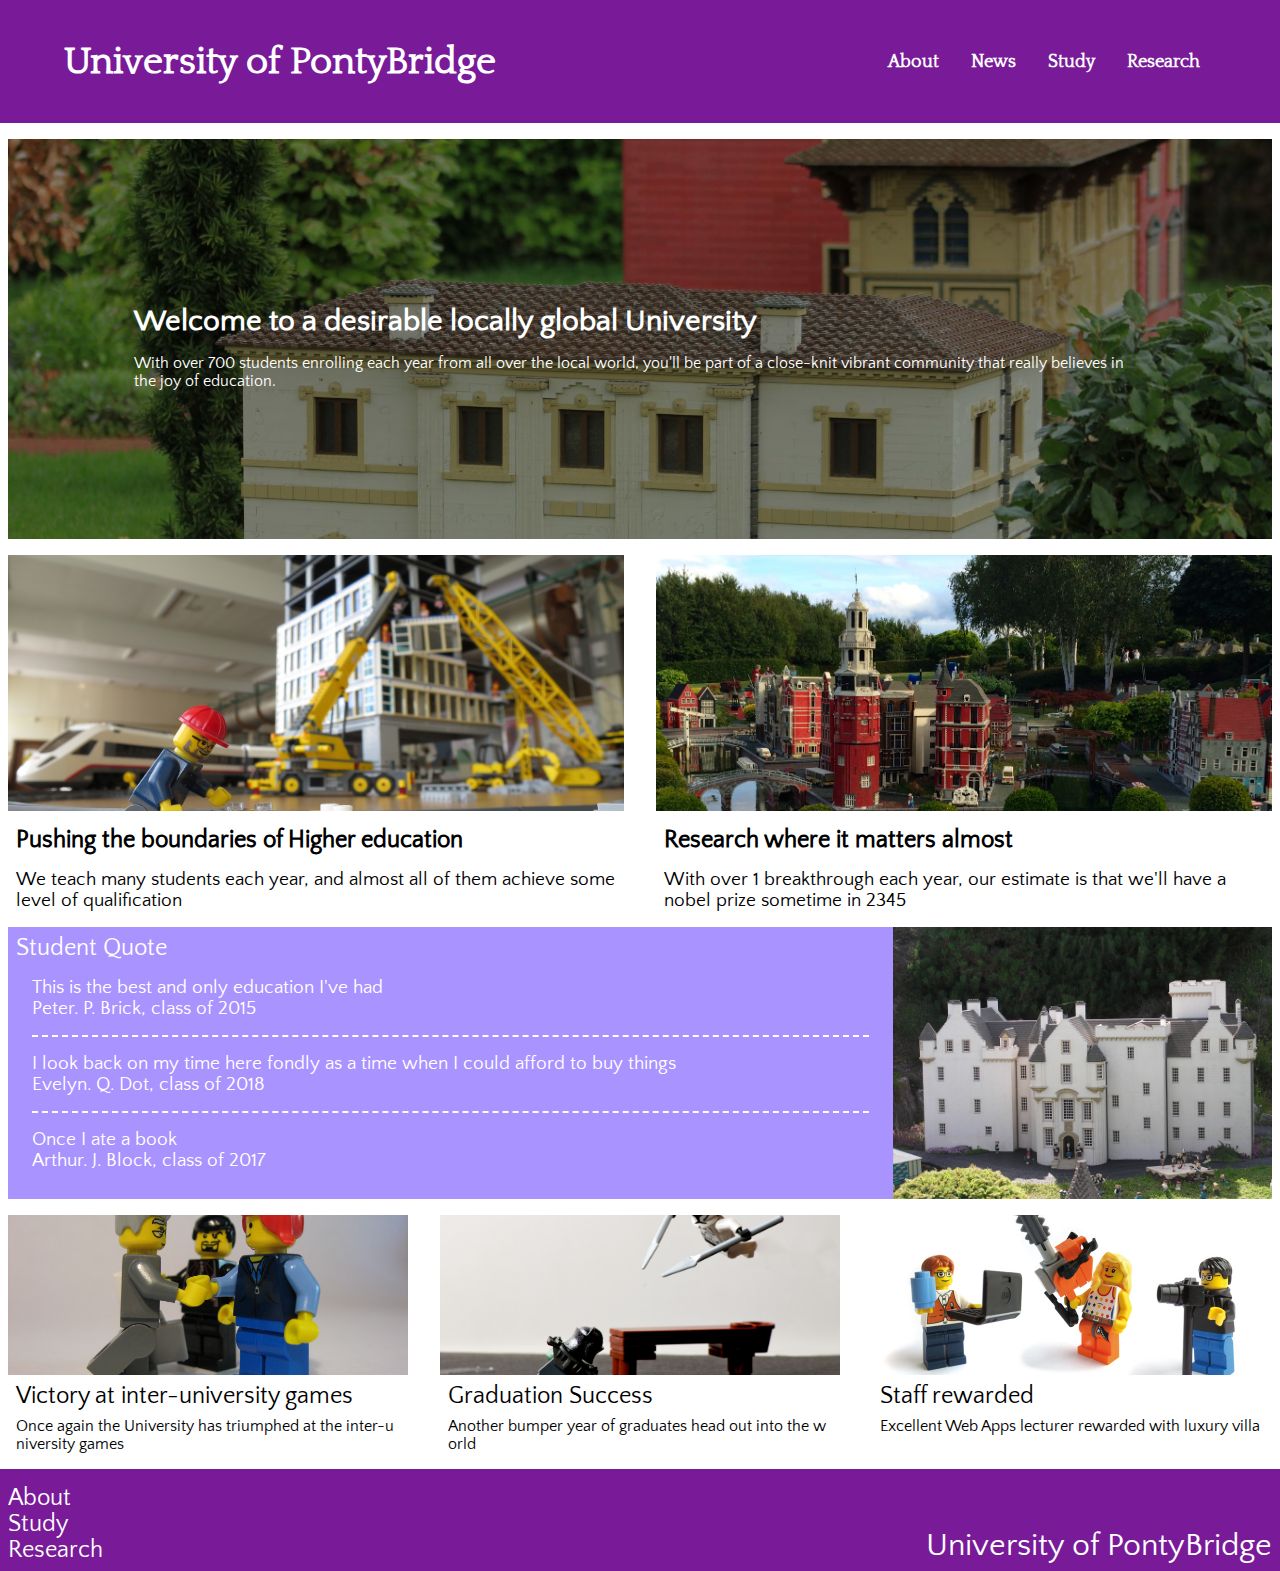
==== commit da3a93e4: "Add the word from docs" ====
--- a/src/html/home.html
+++ b/src/html/home.html
@@ -31,42 +31,70 @@
         <!-- slogan -->
         <div class="description to-point mask">
         </div>
-        <strong class="slogan-content is-1">Inspirational Slogan</strong>
+        <strong class="slogan-content">
+          <h2 class="is-2 is-crude">Welcome to a desirable locally global University</h2>
+          <p class="is-5">With over 700 students enrolling each year from all over the local world, you'll be part of a close-knit vibrant
+            community that really believes in the joy of education.</p>
+        </strong>
+
       </div>
       <div class="row link">
         <div class="item to-point">
           <div class="thumbnail study"></div>
-          <div class="introduce is-1">
-            <a href="./study.html">Study...</a>
+          <div class="introduce is-3">
+            <a class="is-crude" href="./study.html">Pushing the boundaries of Higher education</a>
+            <p class="is-4">We teach many students each year, and almost all of them achieve some level of qualification</p>
           </div>
         </div>
         <div class="item to-point">
           <div class="thumbnail research"></div>
-          <div class="introduce is-1">
-            <a href="./research.html">Research...</a>
+          <div class="introduce is-3">
+            <a class="is-crude" href="./research.html">Research where it matters almost</a>
+            <p class="is-4">With over 1 breakthrough each year, our estimate is that we'll have a nobel prize sometime in 2345</p>
           </div>
         </div>
       </div>
       <div class="row quote">
         <!-- past student -->
         <article class="arrtibution">
-          <h2>Quote from a past student...</h2>
-          <p class="font-to-right is-4">Quote Arrribute</p>
+          <h2>Student Quote</h2>
+          <p class="quote-student is-4">
+            <span>This is the best and only education I've had</span>
+            <span>Peter. P. Brick, class of 2015</span>
+          </p>
+          <p class="quote-student is-4">
+            <span>I look back on my time here fondly as a time when I could afford to buy things</span>
+            <span>Evelyn. Q. Dot, class of 2018</span>
+          </p>
+          <p class="quote-student is-4">
+            <span>Once I ate a book</span>
+            <span>Arthur. J. Block, class of 2017</span>
+          </p>
+
         </article>
         <div class="thumbnail"></div>
       </div>
       <div class="row news">
         <div class="item to-point">
           <div class="thumbnail news-1"></div>
-          <article class="introduce is-1">news 1</article>
+          <article class="introduce">
+            <p class="is-3">Victory at inter-university games</p>
+            <p class="is-5">Once again the University has triumphed at the inter-university games</p>
+          </article>
         </div>
         <div class="item to-point">
           <div class="thumbnail news-2"></div>
-          <article class="introduce is-1">news 2</article>
+          <article class="introduce">
+            <p class="is-3">Graduation Success</p>
+            <p class="is-5">Another bumper year of graduates head out into the world</p>
+          </article>
         </div>
         <div class="item to-point">
           <div class="thumbnail news-3"></div>
-          <article class="introduce is-1">news 3</article>
+          <article class="introduce">
+            <p class="is-3">Staff rewarded</p>
+            <p class="is-5">Excellent Web Apps lecturer rewarded with luxury villa</p>
+          </article>
         </div>
       </div>
     </div>
--- a/src/css/basic.css
+++ b/src/css/basic.css
@@ -72,7 +72,7 @@
 }
 
 .to-point:hover {
-  box-shadow: 0 0 10px #A993FF;
+  box-shadow: 0 0 15px #A993FF;
 }
 
 .border-2 {
--- a/src/css/home.css
+++ b/src/css/home.css
@@ -25,11 +25,17 @@
 section .content .slogan .slogan-content {
   top: 50%;
   left: 50%;
+  width: 80%;
   z-index: 1;
   color: #fff;
   position: absolute;
   transform: translate(-50%, -50%);
 }
+
+  section .content .slogan .slogan-content h2 {
+    width: 100%;
+    margin: 1rem 0;
+  }
 
 /* slogan end */
 section .content .link {
@@ -50,13 +56,22 @@
 }
 
 section .content .link .item .study {
-  background: url('../../assets/images/bg-home-study.jpg');
+  background: url('../../assets/images/bg-home-study.jpg') center;
   background-size: cover;
 }
 
 section .content .link .item .research {
-  background: url('../../assets/images/bg-home-research.jpg');
+  background: url('../../assets/images/bg-home-research.jpg') center;
   background-size: cover;
+}
+
+section .content .link .item .introduce {
+  padding: 0 0.5rem;
+}
+
+section .content .link .item .introduce > a {
+  margin: 1rem 0;
+  display: block;
 }
 
 section .content .link .item {
@@ -66,18 +81,31 @@
 
 section .content .quote {
   display: flex;
-  height: 14rem;
-  border: 1px solid gray;
+  min-height: 17rem;
 }
 
 section .content .quote .arrtibution {
   flex: 1;
+  color: #fff;
+  padding: 0.5rem;
+  background: #A993FF;
+}
+
+section .content .quote .arrtibution .quote-student {
+  display: flex;
+  margin: 1rem;
+  flex-direction: column;
+}
+
+section .content .quote .arrtibution .quote-student:nth-child(3) {
+  padding: 1rem 0;
+  border-top: 2px dashed #fff;
+  border-bottom: 2px dashed #fff;
 }
 
 section .content .quote .thumbnail {
   width: 30%;
-  height: 100%;
-  background: url('../../assets/images/bg-home-quote.png');
+  background: url('../../assets/images/bg-home-quote.jpg') center;
   background-size: cover;
 }
 /* quote end */
@@ -95,16 +123,25 @@
   height: 10rem;
 }
 
+section .content .news .item .introduce {
+  padding: 0 0.5rem;
+}
+
+section .content .news .item .introduce > p {
+  margin: 0.5rem 0;
+  word-break: break-all;
+}
+
 section .content .news .item .news-1 {
-  background: url('../../assets/images/bg-home-news-1.jpg');
+  background: url('../../assets/images/bg-home-news-1.jpg') center;
   background-size: cover;
 }
 section .content .news .item .news-2 {
-  background: url('../../assets/images/bg-home-news-2.jpg');
+  background: url('../../assets/images/bg-home-news-2.jpg') center;
   background-size: cover;
 }
 section .content .news .item .news-3 {
-  background: url('../../assets/images/bg-home-news-3.jpg');
+  background: url('../../assets/images/bg-home-news-3.jpg') center;
   background-size: cover;
 }
 
@@ -124,6 +161,7 @@
   section .content .slogan .slogan-content {
     top: 0;
     left: 0;
+    width: 100%;
     transform: none;
     position: inherit;
   }
@@ -140,4 +178,14 @@
   section .content .slogan .slogan-content {
     color: black;
   }
+
+  section .content .link .item {
+    margin: 2rem 0;
+    box-shadow: 0 0 10px #9A55B2;
+  }
+
+  section .content .news .item {
+    margin: 1rem 0;
+    box-shadow: 0 0 10px #9A55B2;
+  }
 }